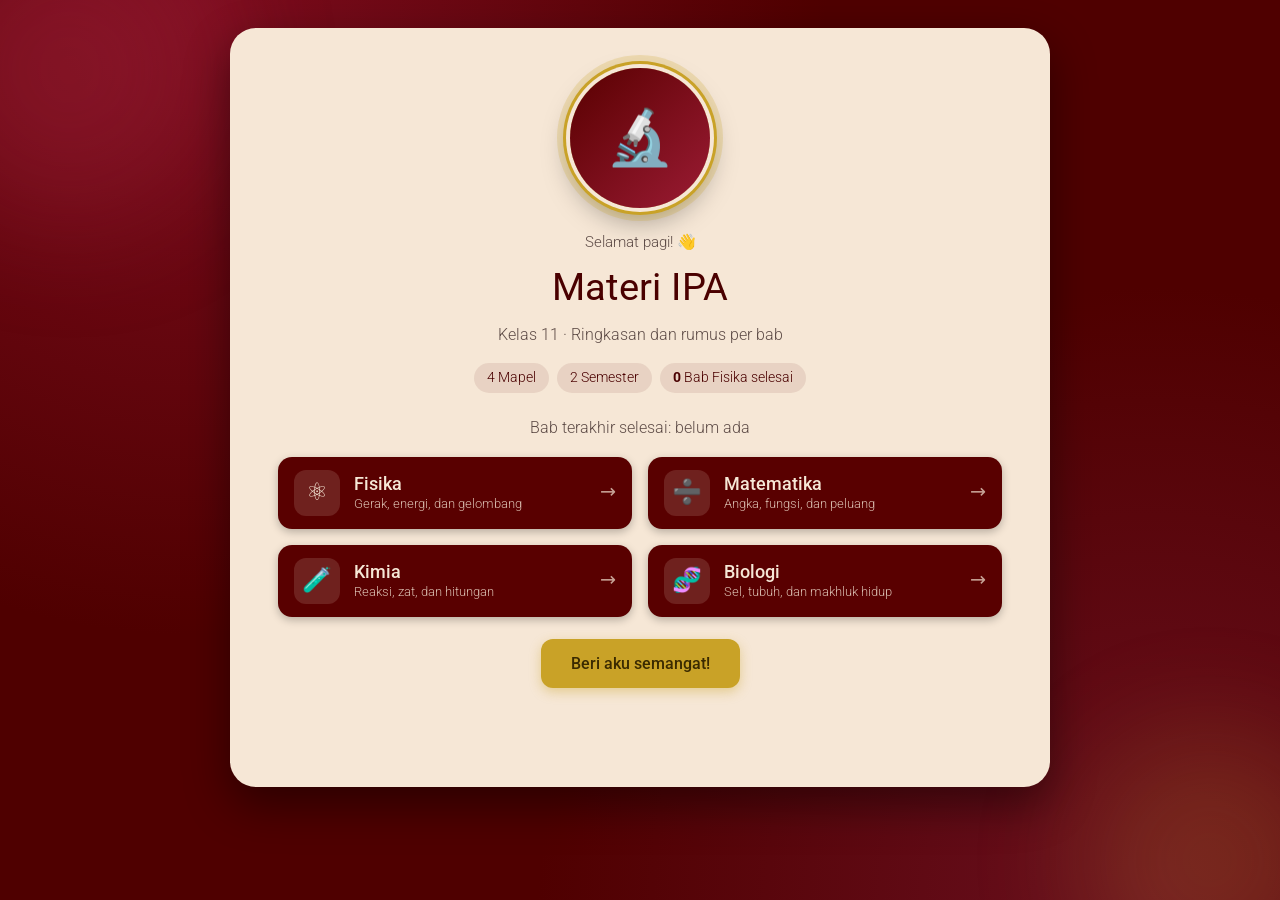
==== index.html @ 76ff7bac "Add files via upload" ====
<!DOCTYPE html>
<html lang="id">
<head>
<meta charset="utf-8">
<meta name="viewport" content="width=device-width, initial-scale=1">
<title>Materi IPA Kelas 11</title>
<link href="https://fonts.googleapis.com/css2?family=Roboto:wght@300;400;500;700&display=swap" rel="stylesheet">
<link rel="stylesheet" href="home.css">
</head>
<body>
<main class="home">
  <section class="kartu">
    <div class="avatar">
      <span>🔬</span>
      <!-- Taruh fotomu sebagai foto.jpg di folder yang sama dengan file ini -->
      <img src="foto.jpg" alt="" onerror="this.remove()">
    </div>

    <p class="salam" id="salam">Halo!</p>
    <h1>Materi IPA</h1>
    <p class="sub">Kelas 11 · Ringkasan dan rumus per bab</p>

    <div class="statistik">
      <span>4 Mapel</span>
      <span>2 Semester</span>
      <span><b id="jumlah">0</b> Bab Fisika selesai</span>
    </div>
    <p id="babTerakhir" class="sub" aria-live="polite">Bab terakhir selesai: belum ada</p>

    <nav class="mapel-container">
      <a class="btn" href="materi/fisika.html">
        <span class="ikon">⚛️</span>
        <span class="teks"><b>Fisika</b><small>Gerak, energi, dan gelombang</small></span>
        <span class="panah">→</span>
      </a>
      <a class="btn" href="materi/matematika.html">
        <span class="ikon">➗</span>
        <span class="teks"><b>Matematika</b><small>Angka, fungsi, dan peluang</small></span>
        <span class="panah">→</span>
      </a>
      <a class="btn" href="materi/kimia.html">
        <span class="ikon">🧪</span>
        <span class="teks"><b>Kimia</b><small>Reaksi, zat, dan hitungan</small></span>
        <span class="panah">→</span>
      </a>
      <a class="btn" href="materi/biologi.html">
        <span class="ikon">🧬</span>
        <span class="teks"><b>Biologi</b><small>Sel, tubuh, dan makhluk hidup</small></span>
        <span class="panah">→</span>
      </a>
    </nav>

    <button class="gold" id="semangat">Beri aku semangat!</button>
    <p class="pesan" id="pesan" aria-live="polite"></p>
  </section>
</main>
<script src="home.js"></script>
</body>
</html>
---- home.css ----
:root{--bg:#4f0000;--card:#f6e7d6;--btn:#590000;--btn2:#7a0a0a;--gold:#c9a227;--tx:#4a0000;--mu:#5f4d48}
*{box-sizing:border-box}
body{margin:0;min-height:100vh;color:var(--tx);font:300 16px/1.6 Roboto,system-ui,-apple-system,"Segoe UI",sans-serif;
  background:radial-gradient(circle at 15% 0%,#7d0d1f 0,transparent 45%),radial-gradient(circle at 90% 100%,#6a1020 0,transparent 42%),var(--bg);
  background-attachment:fixed}
body::before,body::after{content:"";position:fixed;border-radius:50%;filter:blur(60px);opacity:.35;z-index:-1;animation:melayang 14s ease-in-out infinite alternate}
body::before{width:300px;height:300px;background:#a3263f;top:-80px;left:-80px}
body::after{width:260px;height:260px;background:#c9a227;bottom:-90px;right:-60px;opacity:.18;animation-delay:-6s}
@keyframes melayang{to{transform:translate(40px,30px) scale(1.15)}}

.home{display:flex;justify-content:center;padding:28px 16px 48px}
.kartu{width:min(440px,100%);background:var(--card);border-radius:26px;padding:34px 22px 26px;text-align:center;
  box-shadow:0 18px 45px rgba(0,0,0,.45);animation:naik .7s ease both}
@keyframes naik{from{opacity:0;transform:translateY(26px)}to{opacity:1;transform:none}}

.avatar{position:relative;width:140px;height:140px;border-radius:50%;margin:0 auto 18px;overflow:hidden;display:grid;place-items:center;font-size:3.4rem;
  background:linear-gradient(135deg,#590000,#9b1b34);
  box-shadow:0 0 0 4px var(--card),0 0 0 7px var(--gold),0 0 0 13px rgba(201,162,39,.22),0 12px 28px rgba(0,0,0,.35);
  animation:apung 4s ease-in-out infinite alternate}
.avatar img{position:absolute;inset:0;width:100%;height:100%;object-fit:cover}
@keyframes apung{to{transform:translateY(-6px)}}

.salam{margin:22px 0 0;color:var(--mu);font-size:.95rem}
h1{margin:2px 0 4px;font-size:clamp(1.9rem,7vw,2.4rem);font-weight:400;letter-spacing:.01em}
.sub{margin:0 0 16px;color:var(--mu)}

.statistik{display:flex;justify-content:center;flex-wrap:wrap;gap:8px;margin-bottom:22px}
.statistik span{background:rgba(89,0,0,.09);border-radius:999px;padding:4px 13px;font-size:.85rem;color:var(--tx)}
.statistik b{font-weight:700}

.mapel-container{display:flex;flex-direction:column;gap:12px}
.btn{display:flex;align-items:center;gap:14px;text-align:left;background:var(--btn);color:var(--card);text-decoration:none;
  padding:13px 16px;border-radius:14px;box-shadow:0 3px 8px rgba(0,0,0,.25);
  transition:transform .2s,background .2s,box-shadow .2s;animation:naik .6s ease both}
.btn:nth-child(1){animation-delay:.15s}.btn:nth-child(2){animation-delay:.25s}
.btn:nth-child(3){animation-delay:.35s}.btn:nth-child(4){animation-delay:.45s}
.btn .ikon{flex:none;display:grid;place-items:center;width:46px;height:46px;border-radius:12px;background:rgba(246,231,214,.14);font-size:1.5rem}
.btn .teks{flex:1;display:flex;flex-direction:column;line-height:1.3}
.btn b{font-weight:500;font-size:1.1rem}
.btn small{font-weight:300;font-size:.8rem;opacity:.8}
.btn .panah{font-size:1.2rem;opacity:.7;transition:transform .2s,opacity .2s}
.btn:hover,.btn:focus-visible{background:var(--btn2);transform:translateY(-3px);box-shadow:0 10px 20px rgba(0,0,0,.35)}
.btn:hover .panah,.btn:focus-visible .panah{transform:translateX(5px);opacity:1}

.gold{font:inherit;font-weight:500;margin-top:22px;background:var(--gold);color:#3a2a00;border:0;padding:12px 30px;border-radius:12px;cursor:pointer;
  box-shadow:0 4px 12px rgba(201,162,39,.4);transition:transform .2s,filter .2s}
.gold:hover,.gold:focus-visible{transform:translateY(-2px) scale(1.03);filter:brightness(1.08)}
.gold:active{transform:scale(.97)}
.pesan{margin:14px 6px 0;min-height:3.2em;color:var(--mu);font-style:italic}
.pesan.muncul{animation:masuk .5s ease}
@keyframes masuk{from{opacity:0;transform:translateY(8px)}to{opacity:1;transform:none}}

@media (prefers-reduced-motion:reduce){*,*::before,*::after{animation:none!important;transition:none!important}}

/* Tablet */
@media (min-width:600px){
  .kartu{width:min(600px,100%)}
}

/* Laptop / layar lebar: kartu lebih lebar, tombol mapel jadi 2 kolom */
@media (min-width:900px){
  .home{align-items:center}
  .kartu{width:min(820px,100%);padding:40px 48px 34px}
  .mapel-container{display:grid;grid-template-columns:1fr 1fr;gap:16px}
}
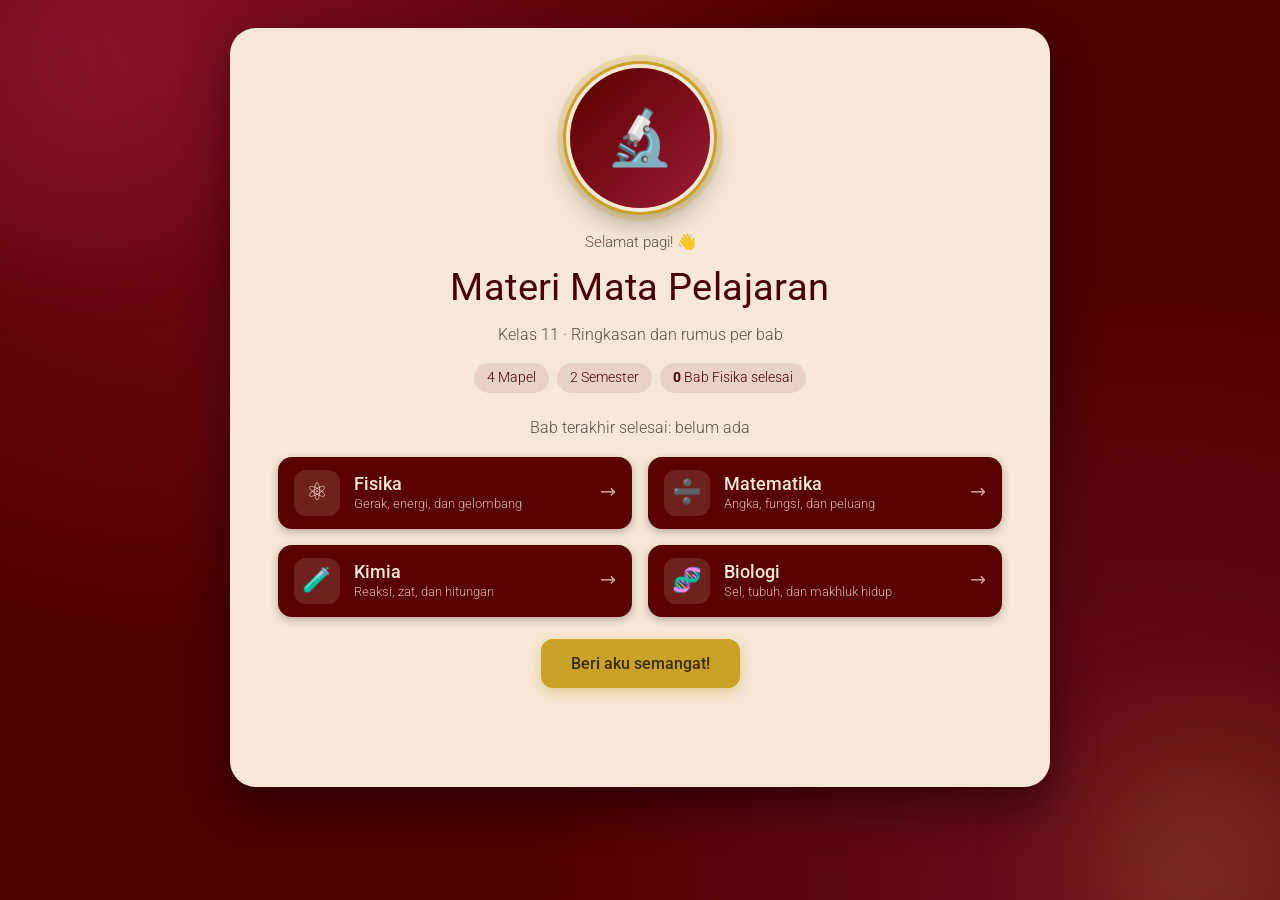
==== commit 2ed3addb: "Update index.html" ====
--- a/index.html
+++ b/index.html
@@ -17,7 +17,7 @@
     </div>
 
     <p class="salam" id="salam">Halo!</p>
-    <h1>Materi IPA</h1>
+    <h1>Materi Mata Pelajaran</h1>
     <p class="sub">Kelas 11 · Ringkasan dan rumus per bab</p>
 
     <div class="statistik">
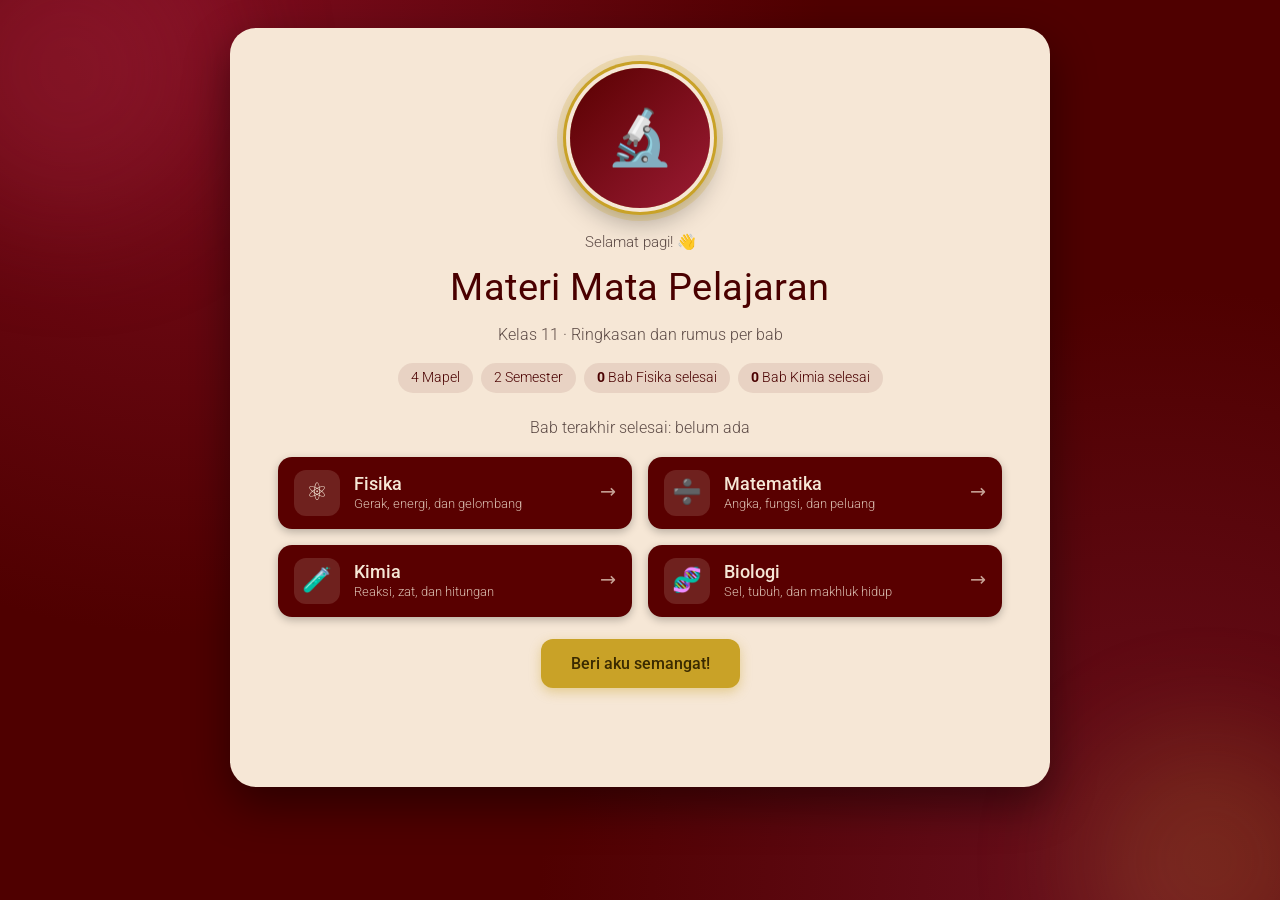
==== commit daa4129a: "Update index.html" ====
--- a/index.html
+++ b/index.html
@@ -24,6 +24,7 @@
       <span>4 Mapel</span>
       <span>2 Semester</span>
       <span><b id="jumlah">0</b> Bab Fisika selesai</span>
+      <span><b id="jumlahKimia">0</b> Bab Kimia selesai</span>
     </div>
     <p id="babTerakhir" class="sub" aria-live="polite">Bab terakhir selesai: belum ada</p>
 
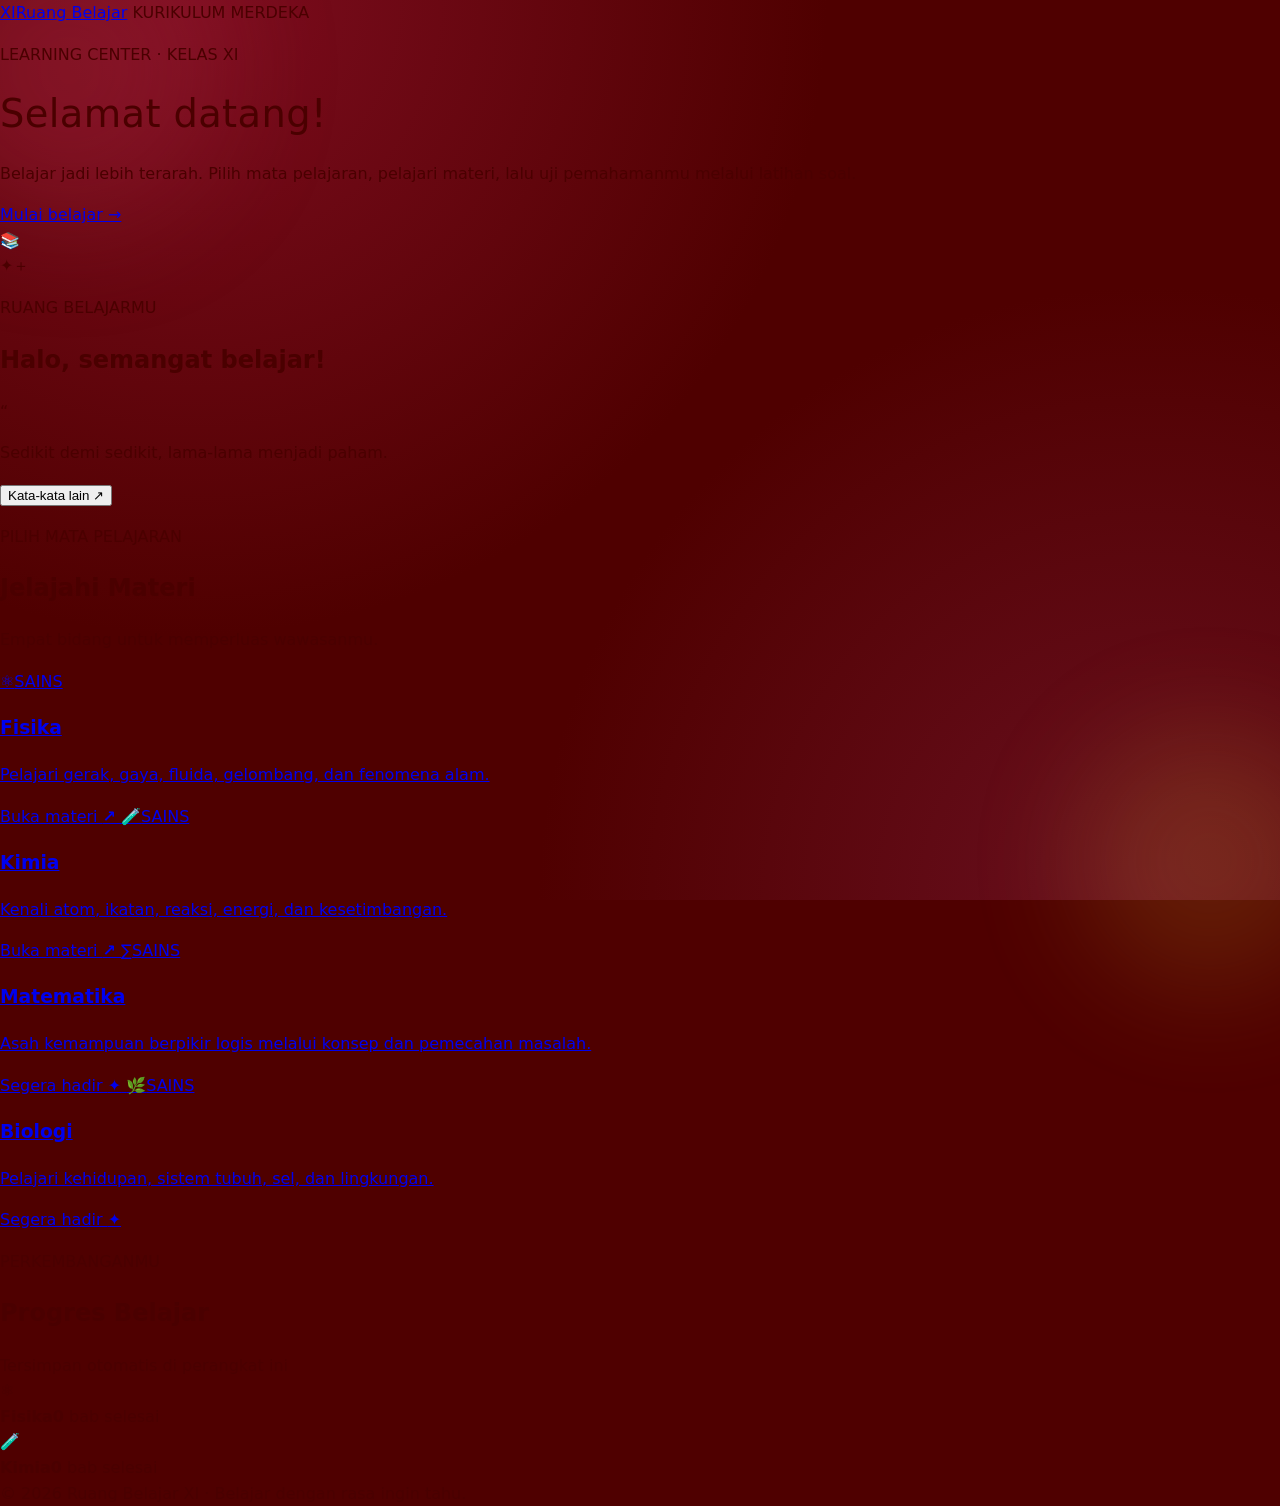
==== commit b06cc147: "Update index.html" ====
--- a/index.html
+++ b/index.html
@@ -1,60 +1,68 @@
 <!DOCTYPE html>
 <html lang="id">
 <head>
-<meta charset="utf-8">
-<meta name="viewport" content="width=device-width, initial-scale=1">
-<title>Materi IPA Kelas 11</title>
-<link href="https://fonts.googleapis.com/css2?family=Roboto:wght@300;400;500;700&display=swap" rel="stylesheet">
-<link rel="stylesheet" href="home.css">
+  <meta charset="UTF-8">
+  <meta name="viewport" content="width=device-width, initial-scale=1">
+  <meta name="theme-color" content="#4f0000">
+  <meta name="description" content="Pusat belajar materi IPA kelas XI: Fisika, Kimia, Matematika, dan Biologi.">
+  <title>Ruang Belajar XI | Materi IPA</title>
+  <link rel="preconnect" href="https://fonts.googleapis.com">
+  <link rel="preconnect" href="https://fonts.gstatic.com" crossorigin>
+  <link href="https://fonts.googleapis.com/css2?family=Poppins:wght@400;500;600;700;800&display=swap" rel="stylesheet">
+  <link rel="stylesheet" href="home.css">
+  <script src="home.js" defer></script>
 </head>
 <body>
-<main class="home">
-  <section class="kartu">
-    <div class="avatar">
-      <span>🔬</span>
-      <!-- Taruh fotomu sebagai foto.jpg di folder yang sama dengan file ini -->
-      <img src="foto.jpg" alt="" onerror="this.remove()">
-    </div>
+  <header class="topbar">
+    <a class="brand" href="index.html"><span class="brand-mark">XI</span><span>Ruang Belajar</span></a>
+    <span class="topbar-label">KURIKULUM MERDEKA</span>
+  </header>
 
-    <p class="salam" id="salam">Halo!</p>
-    <h1>Materi Mata Pelajaran</h1>
-    <p class="sub">Kelas 11 · Ringkasan dan rumus per bab</p>
+  <main class="container">
+    <section class="hero">
+      <div class="hero-copy">
+        <p class="eyebrow">LEARNING CENTER · KELAS XI</p>
+        <h1 id="sapaan">Selamat datang!</h1>
+        <p class="hero-description">Belajar jadi lebih terarah. Pilih mata pelajaran, pelajari materi, lalu uji pemahamanmu melalui latihan soal.</p>
+        <a class="primary-link" href="#mata-pelajaran">Mulai belajar <span aria-hidden="true">→</span></a>
+      </div>
+      <div class="hero-art" aria-hidden="true">
+        <div class="orbit orbit-one"></div><div class="orbit orbit-two"></div>
+        <div class="book-emoji">📚</div><span class="spark spark-one">✦</span><span class="spark spark-two">＋</span>
+      </div>
+    </section>
 
-    <div class="statistik">
-      <span>4 Mapel</span>
-      <span>2 Semester</span>
-      <span><b id="jumlah">0</b> Bab Fisika selesai</span>
-      <span><b id="jumlahKimia">0</b> Bab Kimia selesai</span>
-    </div>
-    <p id="babTerakhir" class="sub" aria-live="polite">Bab terakhir selesai: belum ada</p>
+    <section class="welcome-row">
+      <div><p class="section-kicker">RUANG BELAJARMU</p><h2>Halo, semangat belajar!</h2><p id="tanggalHariIni" class="muted"></p></div>
+      <div class="quote-card"><span>“</span><p id="kalimatMotivasi">Sedikit demi sedikit, lama-lama menjadi paham.</p><button id="gantiMotivasi" class="text-button" type="button">Kata-kata lain ↗</button></div>
+    </section>
 
-    <nav class="mapel-container">
-      <a class="btn" href="materi/fisika.html">
-        <span class="ikon">⚛️</span>
-        <span class="teks"><b>Fisika</b><small>Gerak, energi, dan gelombang</small></span>
-        <span class="panah">→</span>
-      </a>
-      <a class="btn" href="materi/matematika.html">
-        <span class="ikon">➗</span>
-        <span class="teks"><b>Matematika</b><small>Angka, fungsi, dan peluang</small></span>
-        <span class="panah">→</span>
-      </a>
-      <a class="btn" href="materi/kimia.html">
-        <span class="ikon">🧪</span>
-        <span class="teks"><b>Kimia</b><small>Reaksi, zat, dan hitungan</small></span>
-        <span class="panah">→</span>
-      </a>
-      <a class="btn" href="materi/biologi.html">
-        <span class="ikon">🧬</span>
-        <span class="teks"><b>Biologi</b><small>Sel, tubuh, dan makhluk hidup</small></span>
-        <span class="panah">→</span>
-      </a>
-    </nav>
+    <section id="mata-pelajaran" class="subjects-section">
+      <div class="section-heading"><div><p class="section-kicker">PILIH MATA PELAJARAN</p><h2>Jelajahi Materi</h2></div><p class="muted">Empat bidang untuk memperluas wawasanmu.</p></div>
+      <div class="subject-grid">
+        <a class="subject-card physics" href="materi/fisika.html">
+          <span class="subject-icon">⚛️</span><span class="subject-tag">SAINS</span><h3>Fisika</h3><p>Pelajari gerak, gaya, fluida, gelombang, dan fenomena alam.</p><span class="card-bottom">Buka materi <b>↗</b></span>
+        </a>
+        <a class="subject-card chemistry" href="materi/kimia.html">
+          <span class="subject-icon">🧪</span><span class="subject-tag">SAINS</span><h3>Kimia</h3><p>Kenali atom, ikatan, reaksi, energi, dan kesetimbangan.</p><span class="card-bottom">Buka materi <b>↗</b></span>
+        </a>
+        <a class="subject-card math" href="#mata-pelajaran" onclick="return false" aria-label="Matematika, materi sedang disiapkan">
+          <span class="subject-icon">∑</span><span class="subject-tag">SAINS</span><h3>Matematika</h3><p>Asah kemampuan berpikir logis melalui konsep dan pemecahan masalah.</p><span class="card-bottom">Segera hadir <b>✦</b></span>
+        </a>
+        <a class="subject-card biology" href="#mata-pelajaran" onclick="return false" aria-label="Biologi, materi sedang disiapkan">
+          <span class="subject-icon">🌿</span><span class="subject-tag">SAINS</span><h3>Biologi</h3><p>Pelajari kehidupan, sistem tubuh, sel, dan lingkungan.</p><span class="card-bottom">Segera hadir <b>✦</b></span>
+        </a>
+      </div>
+    </section>
 
-    <button class="gold" id="semangat">Beri aku semangat!</button>
-    <p class="pesan" id="pesan" aria-live="polite"></p>
-  </section>
-</main>
-<script src="home.js"></script>
+    <section class="progress-section">
+      <div class="section-heading"><div><p class="section-kicker">PERKEMBANGANMU</p><h2>Progres Belajar</h2></div><span class="progress-note">Tersimpan otomatis di perangkat ini</span></div>
+      <div class="progress-card">
+        <div class="progress-item"><div class="progress-icon">⚛️</div><div class="progress-info"><div class="progress-label"><strong>Fisika</strong><span><b id="jumlahFisika">0</b> bab selesai</span></div><div class="progress-track"><span id="barFisika"></span></div></div></div>
+        <div class="progress-item"><div class="progress-icon">🧪</div><div class="progress-info"><div class="progress-label"><strong>Kimia</strong><span><b id="jumlahKimia">0</b> bab selesai</span></div><div class="progress-track"><span id="barKimia"></span></div></div></div>
+      </div>
+    </section>
+  </main>
+  <footer class="footer">© 2026 Ruang Belajar XI · Belajar dengan rasa ingin tahu.</footer>
 </body>
 </html>
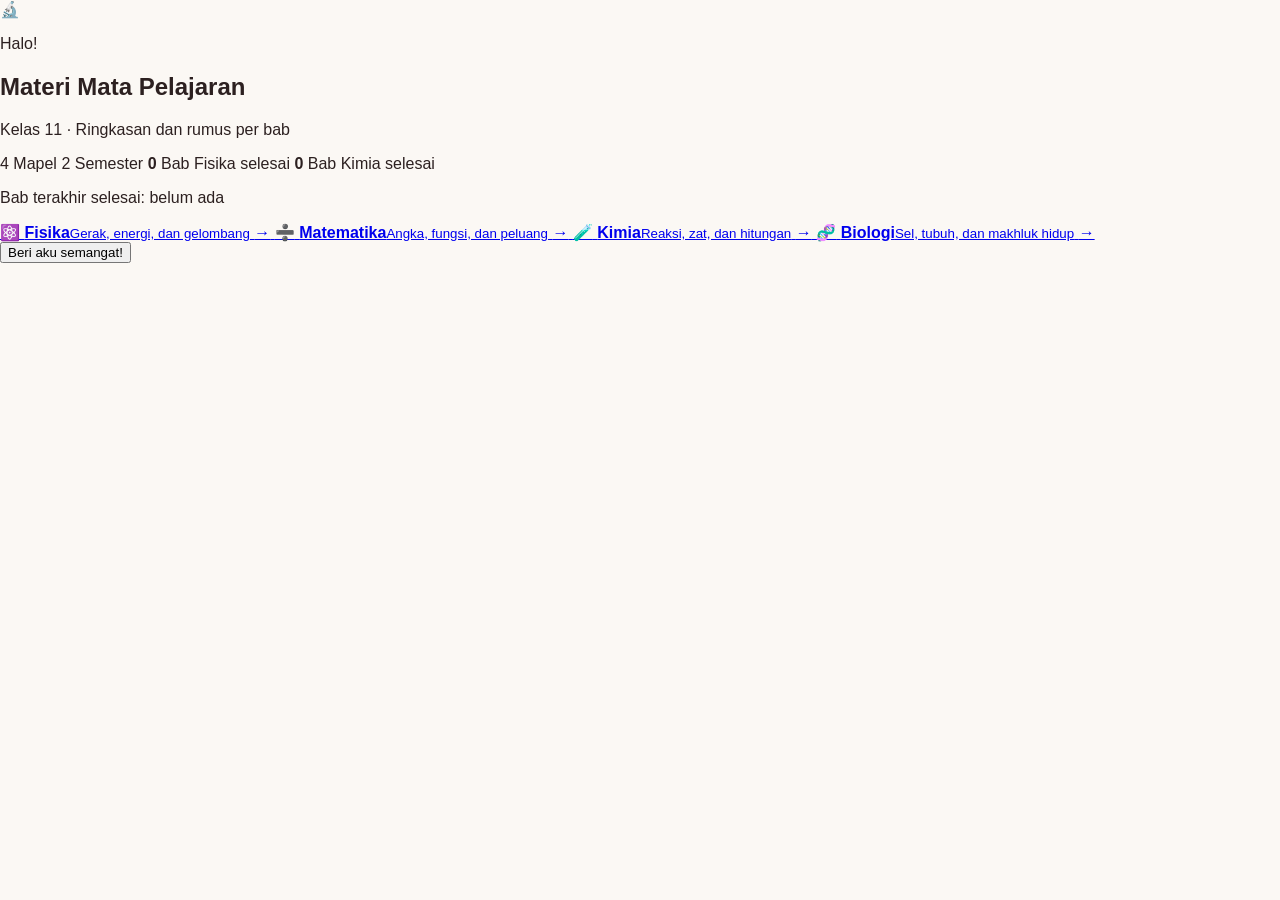
==== commit 95a725e7: "Update index.html" ====
--- a/index.html
+++ b/index.html
@@ -1,68 +1,60 @@
 <!DOCTYPE html>
 <html lang="id">
 <head>
-  <meta charset="UTF-8">
-  <meta name="viewport" content="width=device-width, initial-scale=1">
-  <meta name="theme-color" content="#4f0000">
-  <meta name="description" content="Pusat belajar materi IPA kelas XI: Fisika, Kimia, Matematika, dan Biologi.">
-  <title>Ruang Belajar XI | Materi IPA</title>
-  <link rel="preconnect" href="https://fonts.googleapis.com">
-  <link rel="preconnect" href="https://fonts.gstatic.com" crossorigin>
-  <link href="https://fonts.googleapis.com/css2?family=Poppins:wght@400;500;600;700;800&display=swap" rel="stylesheet">
-  <link rel="stylesheet" href="home.css">
-  <script src="home.js" defer></script>
+<meta charset="utf-8">
+<meta name="viewport" content="width=device-width, initial-scale=1">
+<title>Materi IPA Kelas 11</title>
+<link href="https://fonts.googleapis.com/css2?family=Roboto:wght@300;400;500;700&display=swap" rel="stylesheet">
+<link rel="stylesheet" href="home.css">
 </head>
 <body>
-  <header class="topbar">
-    <a class="brand" href="index.html"><span class="brand-mark">XI</span><span>Ruang Belajar</span></a>
-    <span class="topbar-label">KURIKULUM MERDEKA</span>
-  </header>
+<main class="home">
+  <section class="kartu">
+    <div class="avatar">
+      <span>🔬</span>
+      <!-- Taruh fotomu sebagai foto.jpg di folder yang sama dengan file ini -->
+      <img src="foto.jpg" alt="" onerror="this.remove()">
+    </div>
 
-  <main class="container">
-    <section class="hero">
-      <div class="hero-copy">
-        <p class="eyebrow">LEARNING CENTER · KELAS XI</p>
-        <h1 id="sapaan">Selamat datang!</h1>
-        <p class="hero-description">Belajar jadi lebih terarah. Pilih mata pelajaran, pelajari materi, lalu uji pemahamanmu melalui latihan soal.</p>
-        <a class="primary-link" href="#mata-pelajaran">Mulai belajar <span aria-hidden="true">→</span></a>
-      </div>
-      <div class="hero-art" aria-hidden="true">
-        <div class="orbit orbit-one"></div><div class="orbit orbit-two"></div>
-        <div class="book-emoji">📚</div><span class="spark spark-one">✦</span><span class="spark spark-two">＋</span>
-      </div>
-    </section>
+    <p class="salam" id="salam">Halo!</p>
+    <h1>Materi Mata Pelajaran</h1>
+    <p class="sub">Kelas 11 · Ringkasan dan rumus per bab</p>
 
-    <section class="welcome-row">
-      <div><p class="section-kicker">RUANG BELAJARMU</p><h2>Halo, semangat belajar!</h2><p id="tanggalHariIni" class="muted"></p></div>
-      <div class="quote-card"><span>“</span><p id="kalimatMotivasi">Sedikit demi sedikit, lama-lama menjadi paham.</p><button id="gantiMotivasi" class="text-button" type="button">Kata-kata lain ↗</button></div>
-    </section>
+    <div class="statistik">
+      <span>4 Mapel</span>
+      <span>2 Semester</span>
+      <span><b id="jumlah">0</b> Bab Fisika selesai</span>
+      <span><b id="jumlahKimia">0</b> Bab Kimia selesai</span>
+    </div>
+    <p id="babTerakhir" class="sub" aria-live="polite">Bab terakhir selesai: belum ada</p>
 
-    <section id="mata-pelajaran" class="subjects-section">
-      <div class="section-heading"><div><p class="section-kicker">PILIH MATA PELAJARAN</p><h2>Jelajahi Materi</h2></div><p class="muted">Empat bidang untuk memperluas wawasanmu.</p></div>
-      <div class="subject-grid">
-        <a class="subject-card physics" href="materi/fisika.html">
-          <span class="subject-icon">⚛️</span><span class="subject-tag">SAINS</span><h3>Fisika</h3><p>Pelajari gerak, gaya, fluida, gelombang, dan fenomena alam.</p><span class="card-bottom">Buka materi <b>↗</b></span>
-        </a>
-        <a class="subject-card chemistry" href="materi/kimia.html">
-          <span class="subject-icon">🧪</span><span class="subject-tag">SAINS</span><h3>Kimia</h3><p>Kenali atom, ikatan, reaksi, energi, dan kesetimbangan.</p><span class="card-bottom">Buka materi <b>↗</b></span>
-        </a>
-        <a class="subject-card math" href="#mata-pelajaran" onclick="return false" aria-label="Matematika, materi sedang disiapkan">
-          <span class="subject-icon">∑</span><span class="subject-tag">SAINS</span><h3>Matematika</h3><p>Asah kemampuan berpikir logis melalui konsep dan pemecahan masalah.</p><span class="card-bottom">Segera hadir <b>✦</b></span>
-        </a>
-        <a class="subject-card biology" href="#mata-pelajaran" onclick="return false" aria-label="Biologi, materi sedang disiapkan">
-          <span class="subject-icon">🌿</span><span class="subject-tag">SAINS</span><h3>Biologi</h3><p>Pelajari kehidupan, sistem tubuh, sel, dan lingkungan.</p><span class="card-bottom">Segera hadir <b>✦</b></span>
-        </a>
-      </div>
-    </section>
+    <nav class="mapel-container">
+      <a class="btn" href="materi/fisika.html">
+        <span class="ikon">⚛️</span>
+        <span class="teks"><b>Fisika</b><small>Gerak, energi, dan gelombang</small></span>
+        <span class="panah">→</span>
+      </a>
+      <a class="btn" href="materi/matematika.html">
+        <span class="ikon">➗</span>
+        <span class="teks"><b>Matematika</b><small>Angka, fungsi, dan peluang</small></span>
+        <span class="panah">→</span>
+      </a>
+      <a class="btn" href="materi/kimia.html">
+        <span class="ikon">🧪</span>
+        <span class="teks"><b>Kimia</b><small>Reaksi, zat, dan hitungan</small></span>
+        <span class="panah">→</span>
+      </a>
+      <a class="btn" href="materi/biologi.html">
+        <span class="ikon">🧬</span>
+        <span class="teks"><b>Biologi</b><small>Sel, tubuh, dan makhluk hidup</small></span>
+        <span class="panah">→</span>
+      </a>
+    </nav>
 
-    <section class="progress-section">
-      <div class="section-heading"><div><p class="section-kicker">PERKEMBANGANMU</p><h2>Progres Belajar</h2></div><span class="progress-note">Tersimpan otomatis di perangkat ini</span></div>
-      <div class="progress-card">
-        <div class="progress-item"><div class="progress-icon">⚛️</div><div class="progress-info"><div class="progress-label"><strong>Fisika</strong><span><b id="jumlahFisika">0</b> bab selesai</span></div><div class="progress-track"><span id="barFisika"></span></div></div></div>
-        <div class="progress-item"><div class="progress-icon">🧪</div><div class="progress-info"><div class="progress-label"><strong>Kimia</strong><span><b id="jumlahKimia">0</b> bab selesai</span></div><div class="progress-track"><span id="barKimia"></span></div></div></div>
-      </div>
-    </section>
-  </main>
-  <footer class="footer">© 2026 Ruang Belajar XI · Belajar dengan rasa ingin tahu.</footer>
+    <button class="gold" id="semangat">Beri aku semangat!</button>
+    <p class="pesan" id="pesan" aria-live="polite"></p>
+  </section>
+</main>
+<script src="home.js"></script>
 </body>
 </html>
--- a/home.css
+++ b/home.css
@@ -1,65 +1,387 @@
-:root{--bg:#4f0000;--card:#f6e7d6;--btn:#590000;--btn2:#7a0a0a;--gold:#c9a227;--tx:#4a0000;--mu:#5f4d48}
-*{box-sizing:border-box}
-body{margin:0;min-height:100vh;color:var(--tx);font:300 16px/1.6 Roboto,system-ui,-apple-system,"Segoe UI",sans-serif;
-  background:radial-gradient(circle at 15% 0%,#7d0d1f 0,transparent 45%),radial-gradient(circle at 90% 100%,#6a1020 0,transparent 42%),var(--bg);
-  background-attachment:fixed}
-body::before,body::after{content:"";position:fixed;border-radius:50%;filter:blur(60px);opacity:.35;z-index:-1;animation:melayang 14s ease-in-out infinite alternate}
-body::before{width:300px;height:300px;background:#a3263f;top:-80px;left:-80px}
-body::after{width:260px;height:260px;background:#c9a227;bottom:-90px;right:-60px;opacity:.18;animation-delay:-6s}
-@keyframes melayang{to{transform:translate(40px,30px) scale(1.15)}}
-
-.home{display:flex;justify-content:center;padding:28px 16px 48px}
-.kartu{width:min(440px,100%);background:var(--card);border-radius:26px;padding:34px 22px 26px;text-align:center;
-  box-shadow:0 18px 45px rgba(0,0,0,.45);animation:naik .7s ease both}
-@keyframes naik{from{opacity:0;transform:translateY(26px)}to{opacity:1;transform:none}}
-
-.avatar{position:relative;width:140px;height:140px;border-radius:50%;margin:0 auto 18px;overflow:hidden;display:grid;place-items:center;font-size:3.4rem;
-  background:linear-gradient(135deg,#590000,#9b1b34);
-  box-shadow:0 0 0 4px var(--card),0 0 0 7px var(--gold),0 0 0 13px rgba(201,162,39,.22),0 12px 28px rgba(0,0,0,.35);
-  animation:apung 4s ease-in-out infinite alternate}
-.avatar img{position:absolute;inset:0;width:100%;height:100%;object-fit:cover}
-@keyframes apung{to{transform:translateY(-6px)}}
-
-.salam{margin:22px 0 0;color:var(--mu);font-size:.95rem}
-h1{margin:2px 0 4px;font-size:clamp(1.9rem,7vw,2.4rem);font-weight:400;letter-spacing:.01em}
-.sub{margin:0 0 16px;color:var(--mu)}
-
-.statistik{display:flex;justify-content:center;flex-wrap:wrap;gap:8px;margin-bottom:22px}
-.statistik span{background:rgba(89,0,0,.09);border-radius:999px;padding:4px 13px;font-size:.85rem;color:var(--tx)}
-.statistik b{font-weight:700}
-
-.mapel-container{display:flex;flex-direction:column;gap:12px}
-.btn{display:flex;align-items:center;gap:14px;text-align:left;background:var(--btn);color:var(--card);text-decoration:none;
-  padding:13px 16px;border-radius:14px;box-shadow:0 3px 8px rgba(0,0,0,.25);
-  transition:transform .2s,background .2s,box-shadow .2s;animation:naik .6s ease both}
-.btn:nth-child(1){animation-delay:.15s}.btn:nth-child(2){animation-delay:.25s}
-.btn:nth-child(3){animation-delay:.35s}.btn:nth-child(4){animation-delay:.45s}
-.btn .ikon{flex:none;display:grid;place-items:center;width:46px;height:46px;border-radius:12px;background:rgba(246,231,214,.14);font-size:1.5rem}
-.btn .teks{flex:1;display:flex;flex-direction:column;line-height:1.3}
-.btn b{font-weight:500;font-size:1.1rem}
-.btn small{font-weight:300;font-size:.8rem;opacity:.8}
-.btn .panah{font-size:1.2rem;opacity:.7;transition:transform .2s,opacity .2s}
-.btn:hover,.btn:focus-visible{background:var(--btn2);transform:translateY(-3px);box-shadow:0 10px 20px rgba(0,0,0,.35)}
-.btn:hover .panah,.btn:focus-visible .panah{transform:translateX(5px);opacity:1}
-
-.gold{font:inherit;font-weight:500;margin-top:22px;background:var(--gold);color:#3a2a00;border:0;padding:12px 30px;border-radius:12px;cursor:pointer;
-  box-shadow:0 4px 12px rgba(201,162,39,.4);transition:transform .2s,filter .2s}
-.gold:hover,.gold:focus-visible{transform:translateY(-2px) scale(1.03);filter:brightness(1.08)}
-.gold:active{transform:scale(.97)}
-.pesan{margin:14px 6px 0;min-height:3.2em;color:var(--mu);font-style:italic}
-.pesan.muncul{animation:masuk .5s ease}
-@keyframes masuk{from{opacity:0;transform:translateY(8px)}to{opacity:1;transform:none}}
-
-@media (prefers-reduced-motion:reduce){*,*::before,*::after{animation:none!important;transition:none!important}}
-
-/* Tablet */
-@media (min-width:600px){
-  .kartu{width:min(600px,100%)}
-}
-
-/* Laptop / layar lebar: kartu lebih lebar, tombol mapel jadi 2 kolom */
-@media (min-width:900px){
-  .home{align-items:center}
-  .kartu{width:min(820px,100%);padding:40px 48px 34px}
-  .mapel-container{display:grid;grid-template-columns:1fr 1fr;gap:16px}
-}
+* {
+    box-sizing:border-box;
+}
+:root {
+    --maroon:#4f0000;
+    --maroon2:#6d1111;
+    --gold:#c9a227;
+    --cream:#f6e7d6;
+    --ink:#2c2020;
+    --muted:#887b73;
+}
+html {
+    scroll-behavior:smooth;
+}
+body {
+    margin:0;
+    background:#fbf8f4;
+    color:var(--ink);
+    font-family:'Poppins',sans-serif;
+}
+.topbar {
+    height:72px;
+    padding:0 max(6vw,24px);
+    display:flex;
+    align-items:center;
+    justify-content:space-between;
+    background:#fff;
+    border-bottom:1px solid #eee5dc;
+}
+.brand {
+    display:flex;
+    align-items:center;
+    gap:11px;
+    color:var(--maroon);
+    font-weight:800;
+    text-decoration:none;
+}
+.brand-mark {
+    display:grid;
+    place-items:center;
+    width:38px;
+    height:38px;
+    border-radius:12px;
+    background:var(--maroon);
+    color:#fff;
+}
+.topbar-label,.eyebrow,.section-kicker,.subject-tag {
+    font-size:.68rem;
+    letter-spacing:1.5px;
+    font-weight:700;
+    color:var(--gold);
+}
+.topbar-label {
+    color:#998b7d;
+}
+.container {
+    width:min(1120px,88%);
+    margin:auto;
+}
+.hero {
+    margin:42px 0 34px;
+    padding:48px 6%;
+    min-height:310px;
+    border-radius:25px;
+    background:linear-gradient(115deg,#4f0000,#741919);
+    color:white;
+    display:flex;
+    align-items:center;
+    justify-content:space-between;
+    overflow:hidden;
+}
+.hero-copy {
+    max-width:570px;
+    position:relative;
+    z-index:1;
+}
+.hero .eyebrow {
+    color:#e8c86b;
+}
+.hero h1 {
+    font-size:clamp(2rem,5vw,3.3rem);
+    line-height:1.15;
+    margin:12px 0;
+}
+.hero-description {
+    max-width:530px;
+    color:#f2dede;
+    line-height:1.8;
+    font-size:.92rem;
+}
+.primary-link {
+    display:inline-flex;
+    gap:20px;
+    align-items:center;
+    margin-top:16px;
+    padding:12px 18px;
+    border-radius:10px;
+    background:#f6e7d6;
+    color:var(--maroon);
+    font-weight:700;
+    text-decoration:none;
+    font-size:.85rem;
+}
+.hero-art {
+    width:250px;
+    height:220px;
+    position:relative;
+    display:grid;
+    place-items:center;
+    flex-shrink:0;
+}
+.book-emoji {
+    font-size:6rem;
+    filter:drop-shadow(0 15px 12px #26000066);
+    z-index:1;
+}
+.orbit {
+    position:absolute;
+    border:1px solid #ffffff55;
+    border-radius:50%;
+    width:210px;
+    height:100px;
+    transform:rotate(-25deg);
+}
+.orbit-two {
+    transform:rotate(45deg);
+    width:180px;
+    height:150px;
+}
+.spark {
+    position:absolute;
+    color:#f4d36f;
+    font-size:2rem;
+}
+.spark-one {
+    top:5px;
+    right:25px;
+}
+.spark-two {
+    bottom:18px;
+    left:18px;
+}
+.welcome-row,.section-heading {
+    display:flex;
+    justify-content:space-between;
+    align-items:end;
+    gap:25px;
+}
+.welcome-row {
+    margin:45px 0;
+}
+.section-kicker {
+    margin:0 0 7px;
+    color:#ad8120;
+}
+.welcome-row h2,.section-heading h2 {
+    margin:0;
+    font-size:1.55rem;
+}
+.muted {
+    color:var(--muted);
+    font-size:.8rem;
+}
+.quote-card {
+    max-width:340px;
+    padding:14px 18px;
+    background:#fff;
+    border:1px solid #eee4d8;
+    border-radius:14px;
+    position:relative;
+}
+.quote-card>span {
+    font-size:2rem;
+    color:var(--gold);
+    line-height:1;
+}
+.quote-card p {
+    margin:0 0 8px;
+    font-size:.82rem;
+}
+.text-button {
+    padding:0;
+    border:0;
+    background:none;
+    color:var(--maroon2);
+    font:600 .75rem 'Poppins';
+    cursor:pointer;
+}
+.subjects-section {
+    margin:55px 0;
+}
+.section-heading {
+    margin-bottom:20px;
+}
+.subject-grid {
+    display:grid;
+    grid-template-columns:repeat(4,1fr);
+    gap:16px;
+}
+.subject-card {
+    min-height:260px;
+    padding:22px 20px 18px;
+    background:#fff;
+    border:1px solid #eee5dc;
+    border-radius:18px;
+    text-decoration:none;
+    color:var(--ink);
+    display:flex;
+    flex-direction:column;
+    transition:.2s;
+}
+.subject-card:hover {
+    transform:translateY(-5px);
+    box-shadow:0 14px 30px #4f000012;
+}
+.subject-icon {
+    font-size:2.2rem;
+    margin-bottom:13px;
+}
+.subject-tag {
+    font-size:.58rem;
+    color:#ad8120;
+}
+.subject-card h3 {
+    font-size:1.25rem;
+    margin:5px 0;
+}
+.subject-card p {
+    font-size:.76rem;
+    line-height:1.7;
+    color:var(--muted);
+    margin:0 0 18px;
+}
+.card-bottom {
+    margin-top:auto;
+    padding-top:12px;
+    border-top:1px solid #f0e9e1;
+    color:var(--maroon);
+    font-size:.75rem;
+    font-weight:700;
+    display:flex;
+    justify-content:space-between;
+}
+.chemistry {
+    border-top:4px solid #3d947b;
+}
+.physics {
+    border-top:4px solid #315b8a;
+}
+.math {
+    border-top:4px solid #c99b38;
+}
+.biology {
+    border-top:4px solid #65965e;
+}
+.progress-section {
+    margin:55px 0 70px;
+}
+.progress-note {
+    font-size:.72rem;
+    color:var(--muted);
+}
+.progress-card {
+    padding:22px 25px;
+    background:#fff;
+    border:1px solid #eee5dc;
+    border-radius:18px;
+    display:grid;
+    grid-template-columns:1fr 1fr;
+    gap:30px;
+}
+.progress-item {
+    display:flex;
+    align-items:center;
+    gap:14px;
+}
+.progress-icon {
+    width:42px;
+    height:42px;
+    display:grid;
+    place-items:center;
+    border-radius:12px;
+    background:var(--cream);
+    font-size:1.2rem;
+}
+.progress-info {
+    flex:1;
+}
+.progress-label {
+    display:flex;
+    justify-content:space-between;
+    font-size:.77rem;
+    margin-bottom:9px;
+}
+.progress-label span {
+    color:var(--muted);
+}
+.progress-track {
+    height:7px;
+    border-radius:9px;
+    background:#eee9e4;
+    overflow:hidden;
+}
+.progress-track span {
+    display:block;
+    height:100%;
+    width:0;
+    background:var(--gold);
+    border-radius:9px;
+    transition:width .4s;
+}
+.footer {
+    text-align:center;
+    padding:22px;
+    color:#9a8d82;
+    font-size:.72rem;
+    border-top:1px solid #eee5dc;
+}
+@media(max-width:850px) {
+    .subject-grid {
+        grid-template-columns:repeat(2,1fr);
+    }
+    .hero-art {
+        width:180px;
+    }
+    .progress-card {
+        grid-template-columns:1fr;
+    }
+}
+@media(max-width:580px) {
+    .topbar {
+        height:62px;
+    }
+    .topbar-label {
+        font-size:.55rem;
+    }
+    .container {
+        width:90%;
+    }
+    .hero {
+        margin-top:22px;
+        padding:32px 25px;
+        min-height:0;
+    }
+    .hero-art {
+        width:90px;
+        height:120px;
+    }
+    .book-emoji {
+        font-size:3.5rem;
+    }
+    .orbit {
+        width:95px;
+        height:55px;
+    }
+    .orbit-two {
+        width:85px;
+        height:70px;
+    }
+    .hero-description {
+        font-size:.8rem;
+    }
+    .welcome-row,.section-heading {
+        align-items:flex-start;
+        flex-direction:column;
+    }
+    .quote-card {
+        max-width:none;
+        width:100%;
+    }
+    .subject-grid {
+        gap:11px;
+    }
+    .subject-card {
+        padding:17px 14px;
+        min-height:245px;
+    }
+    .subject-card p {
+        font-size:.7rem;
+    }
+    .progress-card {
+        padding:18px 15px;
+    }
+    .progress-label {
+        font-size:.7rem;
+    }
+}
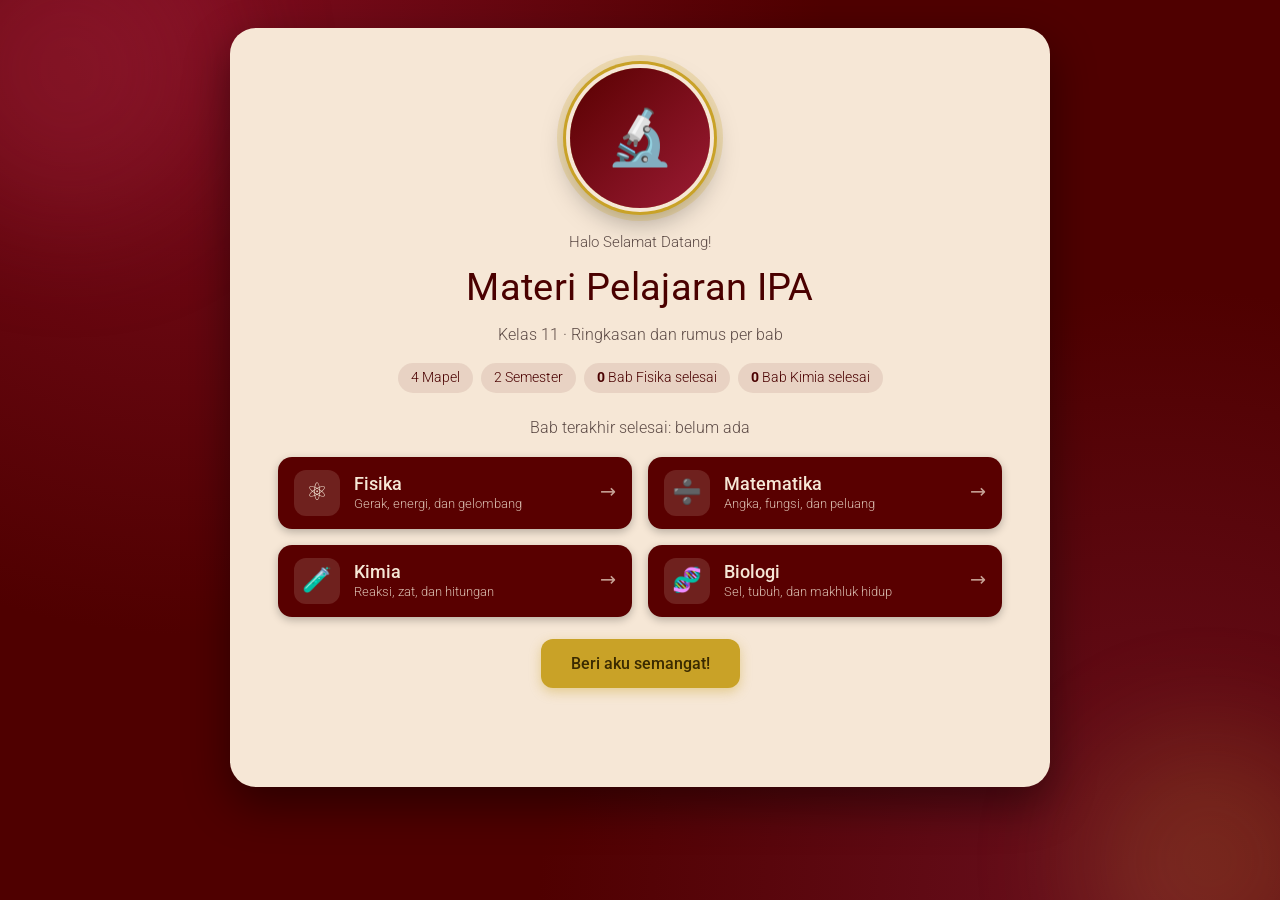
==== commit e5662320: "Update index.html" ====
--- a/index.html
+++ b/index.html
@@ -16,8 +16,8 @@
       <img src="foto.jpg" alt="" onerror="this.remove()">
     </div>
 
-    <p class="salam" id="salam">Halo!</p>
-    <h1>Materi Mata Pelajaran</h1>
+    <p class="salam" id="salam">Halo Selamat Datang!</p>
+    <h1>Materi Pelajaran IPA</h1>
     <p class="sub">Kelas 11 · Ringkasan dan rumus per bab</p>
 
     <div class="statistik">
--- a/home.css
+++ b/home.css
@@ -1,387 +1,314 @@
+
+
+:root {
+  --bg: #4f0000;
+  --card: #f6e7d6;
+  --btn: #590000;
+  --btn2: #7a0a0a;
+  --gold: #c9a227;
+  --tx: #4a0000;
+  --mu: #5f4d48;
+}
+
 * {
-    box-sizing:border-box;
-}
-:root {
-    --maroon:#4f0000;
-    --maroon2:#6d1111;
-    --gold:#c9a227;
-    --cream:#f6e7d6;
-    --ink:#2c2020;
-    --muted:#887b73;
-}
-html {
-    scroll-behavior:smooth;
-}
+  box-sizing: border-box;
+}
+
 body {
-    margin:0;
-    background:#fbf8f4;
-    color:var(--ink);
-    font-family:'Poppins',sans-serif;
-}
-.topbar {
-    height:72px;
-    padding:0 max(6vw,24px);
-    display:flex;
-    align-items:center;
-    justify-content:space-between;
-    background:#fff;
-    border-bottom:1px solid #eee5dc;
-}
-.brand {
-    display:flex;
-    align-items:center;
-    gap:11px;
-    color:var(--maroon);
-    font-weight:800;
-    text-decoration:none;
-}
-.brand-mark {
-    display:grid;
-    place-items:center;
-    width:38px;
-    height:38px;
-    border-radius:12px;
-    background:var(--maroon);
-    color:#fff;
-}
-.topbar-label,.eyebrow,.section-kicker,.subject-tag {
-    font-size:.68rem;
-    letter-spacing:1.5px;
-    font-weight:700;
-    color:var(--gold);
-}
-.topbar-label {
-    color:#998b7d;
-}
-.container {
-    width:min(1120px,88%);
-    margin:auto;
-}
-.hero {
-    margin:42px 0 34px;
-    padding:48px 6%;
-    min-height:310px;
-    border-radius:25px;
-    background:linear-gradient(115deg,#4f0000,#741919);
-    color:white;
-    display:flex;
-    align-items:center;
-    justify-content:space-between;
-    overflow:hidden;
-}
-.hero-copy {
-    max-width:570px;
-    position:relative;
-    z-index:1;
-}
-.hero .eyebrow {
-    color:#e8c86b;
-}
-.hero h1 {
-    font-size:clamp(2rem,5vw,3.3rem);
-    line-height:1.15;
-    margin:12px 0;
-}
-.hero-description {
-    max-width:530px;
-    color:#f2dede;
-    line-height:1.8;
-    font-size:.92rem;
-}
-.primary-link {
-    display:inline-flex;
-    gap:20px;
-    align-items:center;
-    margin-top:16px;
-    padding:12px 18px;
-    border-radius:10px;
-    background:#f6e7d6;
-    color:var(--maroon);
-    font-weight:700;
-    text-decoration:none;
-    font-size:.85rem;
-}
-.hero-art {
-    width:250px;
-    height:220px;
-    position:relative;
-    display:grid;
-    place-items:center;
-    flex-shrink:0;
-}
-.book-emoji {
-    font-size:6rem;
-    filter:drop-shadow(0 15px 12px #26000066);
-    z-index:1;
-}
-.orbit {
-    position:absolute;
-    border:1px solid #ffffff55;
-    border-radius:50%;
-    width:210px;
-    height:100px;
-    transform:rotate(-25deg);
-}
-.orbit-two {
-    transform:rotate(45deg);
-    width:180px;
-    height:150px;
-}
-.spark {
-    position:absolute;
-    color:#f4d36f;
-    font-size:2rem;
-}
-.spark-one {
-    top:5px;
-    right:25px;
-}
-.spark-two {
-    bottom:18px;
-    left:18px;
-}
-.welcome-row,.section-heading {
-    display:flex;
-    justify-content:space-between;
-    align-items:end;
-    gap:25px;
-}
-.welcome-row {
-    margin:45px 0;
-}
-.section-kicker {
-    margin:0 0 7px;
-    color:#ad8120;
-}
-.welcome-row h2,.section-heading h2 {
-    margin:0;
-    font-size:1.55rem;
-}
-.muted {
-    color:var(--muted);
-    font-size:.8rem;
-}
-.quote-card {
-    max-width:340px;
-    padding:14px 18px;
-    background:#fff;
-    border:1px solid #eee4d8;
-    border-radius:14px;
-    position:relative;
-}
-.quote-card>span {
-    font-size:2rem;
-    color:var(--gold);
-    line-height:1;
-}
-.quote-card p {
-    margin:0 0 8px;
-    font-size:.82rem;
-}
-.text-button {
-    padding:0;
-    border:0;
-    background:none;
-    color:var(--maroon2);
-    font:600 .75rem 'Poppins';
-    cursor:pointer;
-}
-.subjects-section {
-    margin:55px 0;
-}
-.section-heading {
-    margin-bottom:20px;
-}
-.subject-grid {
-    display:grid;
-    grid-template-columns:repeat(4,1fr);
-    gap:16px;
-}
-.subject-card {
-    min-height:260px;
-    padding:22px 20px 18px;
-    background:#fff;
-    border:1px solid #eee5dc;
-    border-radius:18px;
-    text-decoration:none;
-    color:var(--ink);
-    display:flex;
-    flex-direction:column;
-    transition:.2s;
-}
-.subject-card:hover {
-    transform:translateY(-5px);
-    box-shadow:0 14px 30px #4f000012;
-}
-.subject-icon {
-    font-size:2.2rem;
-    margin-bottom:13px;
-}
-.subject-tag {
-    font-size:.58rem;
-    color:#ad8120;
-}
-.subject-card h3 {
-    font-size:1.25rem;
-    margin:5px 0;
-}
-.subject-card p {
-    font-size:.76rem;
-    line-height:1.7;
-    color:var(--muted);
-    margin:0 0 18px;
-}
-.card-bottom {
-    margin-top:auto;
-    padding-top:12px;
-    border-top:1px solid #f0e9e1;
-    color:var(--maroon);
-    font-size:.75rem;
-    font-weight:700;
-    display:flex;
-    justify-content:space-between;
-}
-.chemistry {
-    border-top:4px solid #3d947b;
-}
-.physics {
-    border-top:4px solid #315b8a;
-}
-.math {
-    border-top:4px solid #c99b38;
-}
-.biology {
-    border-top:4px solid #65965e;
-}
-.progress-section {
-    margin:55px 0 70px;
-}
-.progress-note {
-    font-size:.72rem;
-    color:var(--muted);
-}
-.progress-card {
-    padding:22px 25px;
-    background:#fff;
-    border:1px solid #eee5dc;
-    border-radius:18px;
-    display:grid;
-    grid-template-columns:1fr 1fr;
-    gap:30px;
-}
-.progress-item {
-    display:flex;
-    align-items:center;
-    gap:14px;
-}
-.progress-icon {
-    width:42px;
-    height:42px;
-    display:grid;
-    place-items:center;
-    border-radius:12px;
-    background:var(--cream);
-    font-size:1.2rem;
-}
-.progress-info {
-    flex:1;
-}
-.progress-label {
-    display:flex;
-    justify-content:space-between;
-    font-size:.77rem;
-    margin-bottom:9px;
-}
-.progress-label span {
-    color:var(--muted);
-}
-.progress-track {
-    height:7px;
-    border-radius:9px;
-    background:#eee9e4;
-    overflow:hidden;
-}
-.progress-track span {
-    display:block;
-    height:100%;
-    width:0;
-    background:var(--gold);
-    border-radius:9px;
-    transition:width .4s;
-}
-.footer {
-    text-align:center;
-    padding:22px;
-    color:#9a8d82;
-    font-size:.72rem;
-    border-top:1px solid #eee5dc;
-}
-@media(max-width:850px) {
-    .subject-grid {
-        grid-template-columns:repeat(2,1fr);
-    }
-    .hero-art {
-        width:180px;
-    }
-    .progress-card {
-        grid-template-columns:1fr;
-    }
-}
-@media(max-width:580px) {
-    .topbar {
-        height:62px;
-    }
-    .topbar-label {
-        font-size:.55rem;
-    }
-    .container {
-        width:90%;
-    }
-    .hero {
-        margin-top:22px;
-        padding:32px 25px;
-        min-height:0;
-    }
-    .hero-art {
-        width:90px;
-        height:120px;
-    }
-    .book-emoji {
-        font-size:3.5rem;
-    }
-    .orbit {
-        width:95px;
-        height:55px;
-    }
-    .orbit-two {
-        width:85px;
-        height:70px;
-    }
-    .hero-description {
-        font-size:.8rem;
-    }
-    .welcome-row,.section-heading {
-        align-items:flex-start;
-        flex-direction:column;
-    }
-    .quote-card {
-        max-width:none;
-        width:100%;
-    }
-    .subject-grid {
-        gap:11px;
-    }
-    .subject-card {
-        padding:17px 14px;
-        min-height:245px;
-    }
-    .subject-card p {
-        font-size:.7rem;
-    }
-    .progress-card {
-        padding:18px 15px;
-    }
-    .progress-label {
-        font-size:.7rem;
-    }
-}
+  margin: 0;
+  min-height: 100vh;
+  color: var(--tx);
+  font: 300 16px/1.6 Roboto, system-ui, -apple-system, "Segoe UI", sans-serif;
+  background:
+    radial-gradient(circle at 15% 0%, #7d0d1f 0, transparent 45%),
+    radial-gradient(circle at 90% 100%, #6a1020 0, transparent 42%),
+    var(--bg);
+  background-attachment: fixed;
+}
+
+body::before,
+body::after {
+  content: "";
+  position: fixed;
+  border-radius: 50%;
+  filter: blur(60px);
+  opacity: .35;
+  z-index: -1;
+  animation: melayang 14s ease-in-out infinite alternate;
+}
+
+body::before {
+  width: 300px;
+  height: 300px;
+  background: #a3263f;
+  top: -80px;
+  left: -80px;
+}
+
+body::after {
+  width: 260px;
+  height: 260px;
+  background: #c9a227;
+  bottom: -90px;
+  right: -60px;
+  opacity: .18;
+  animation-delay: -6s;
+}
+
+@keyframes melayang {
+  to {
+    transform: translate(40px, 30px) scale(1.15);
+  }
+}
+
+.home {
+  display: flex;
+  justify-content: center;
+  padding: 28px 16px 48px;
+}
+
+.kartu {
+  width: min(440px, 100%);
+  background: var(--card);
+  border-radius: 26px;
+  padding: 34px 22px 26px;
+  text-align: center;
+  box-shadow: 0 18px 45px rgba(0,0,0,.45);
+  animation: naik .7s ease both;
+}
+
+@keyframes naik {
+  from {
+    opacity: 0;
+    transform: translateY(26px);
+  }
+  to {
+    opacity: 1;
+    transform: none;
+  }
+}
+
+.avatar {
+  position: relative;
+  width: 140px;
+  height: 140px;
+  border-radius: 50%;
+  margin: 0 auto 18px;
+  overflow: hidden;
+  display: grid;
+  place-items: center;
+  font-size: 3.4rem;
+  background: linear-gradient(135deg, #590000, #9b1b34);
+  box-shadow:
+    0 0 0 4px var(--card),
+    0 0 0 7px var(--gold),
+    0 0 0 13px rgba(201,162,39,.22),
+    0 12px 28px rgba(0,0,0,.35);
+  animation: apung 4s ease-in-out infinite alternate;
+}
+
+.avatar img {
+  position: absolute;
+  inset: 0;
+  width: 100%;
+  height: 100%;
+  object-fit: cover;
+}
+
+@keyframes apung {
+  to {
+    transform: translateY(-6px);
+  }
+}
+
+.salam {
+  margin: 22px 0 0;
+  color: var(--mu);
+  font-size: .95rem;
+}
+
+h1 {
+  margin: 2px 0 4px;
+  font-size: clamp(1.9rem, 7vw, 2.4rem);
+  font-weight: 400;
+  letter-spacing: .01em;
+}
+
+.sub {
+  margin: 0 0 16px;
+  color: var(--mu);
+}
+
+.statistik {
+  display: flex;
+  justify-content: center;
+  flex-wrap: wrap;
+  gap: 8px;
+  margin-bottom: 22px;
+}
+
+.statistik span {
+  background: rgba(89,0,0,.09);
+  border-radius: 999px;
+  padding: 4px 13px;
+  font-size: .85rem;
+  color: var(--tx);
+}
+
+.statistik b {
+  font-weight: 700;
+}
+
+.mapel-container {
+  display: flex;
+  flex-direction: column;
+  gap: 12px;
+}
+
+.btn {
+  display: flex;
+  align-items: center;
+  gap: 14px;
+  text-align: left;
+  background: var(--btn);
+  color: var(--card);
+  text-decoration: none;
+  padding: 13px 16px;
+  border-radius: 14px;
+  box-shadow: 0 3px 8px rgba(0,0,0,.25);
+  transition: transform .2s, background .2s, box-shadow .2s;
+  animation: naik .6s ease both;
+}
+
+.btn:nth-child(1) { animation-delay: .15s; }
+.btn:nth-child(2) { animation-delay: .25s; }
+.btn:nth-child(3) { animation-delay: .35s; }
+.btn:nth-child(4) { animation-delay: .45s; }
+
+.btn .ikon {
+  flex: none;
+  display: grid;
+  place-items: center;
+  width: 46px;
+  height: 46px;
+  border-radius: 12px;
+  background: rgba(246,231,214,.14);
+  font-size: 1.5rem;
+}
+
+.btn .teks {
+  flex: 1;
+  display: flex;
+  flex-direction: column;
+  line-height: 1.3;
+}
+
+.btn b {
+  font-weight: 500;
+  font-size: 1.1rem;
+}
+
+.btn small {
+  font-weight: 300;
+  font-size: .8rem;
+  opacity: .8;
+}
+
+.btn .panah {
+  font-size: 1.2rem;
+  opacity: .7;
+  transition: transform .2s, opacity .2s;
+}
+
+.btn:hover,
+.btn:focus-visible {
+  background: var(--btn2);
+  transform: translateY(-3px);
+  box-shadow: 0 10px 20px rgba(0,0,0,.35);
+}
+
+.btn:hover .panah,
+.btn:focus-visible .panah {
+  transform: translateX(5px);
+  opacity: 1;
+}
+
+.gold {
+  font: inherit;
+  font-weight: 500;
+  margin-top: 22px;
+  background: var(--gold);
+  color: #3a2a00;
+  border: 0;
+  padding: 12px 30px;
+  border-radius: 12px;
+  cursor: pointer;
+  box-shadow: 0 4px 12px rgba(201,162,39,.4);
+  transition: transform .2s, filter .2s;
+}
+
+.gold:hover,
+.gold:focus-visible {
+  transform: translateY(-2px) scale(1.03);
+  filter: brightness(1.08);
+}
+
+.gold:active {
+  transform: scale(.97);
+}
+
+.pesan {
+  margin: 14px 6px 0;
+  min-height: 3.2em;
+  color: var(--mu);
+  font-style: italic;
+}
+
+.pesan.muncul {
+  animation: masuk .5s ease;
+}
+
+@keyframes masuk {
+  from {
+    opacity: 0;
+    transform: translateY(8px);
+  }
+  to {
+    opacity: 1;
+    transform: none;
+  }
+}
+
+@media (prefers-reduced-motion: reduce) {
+  *,
+  *::before,
+  *::after {
+    animation: none !important;
+    transition: none !important;
+  }
+}
+
+/* Tablet */
+@media (min-width: 600px) {
+  .kartu {
+    width: min(600px, 100%);
+  }
+}
+
+/* Laptop / layar lebar */
+@media (min-width: 900px) {
+  .home {
+    align-items: center;
+  }
+
+  .kartu {
+    width: min(820px, 100%);
+    padding: 40px 48px 34px;
+  }
+
+  .mapel-container {
+    display: grid;
+    grid-template-columns: 1fr 1fr;
+    gap: 16px;
+  }
+}
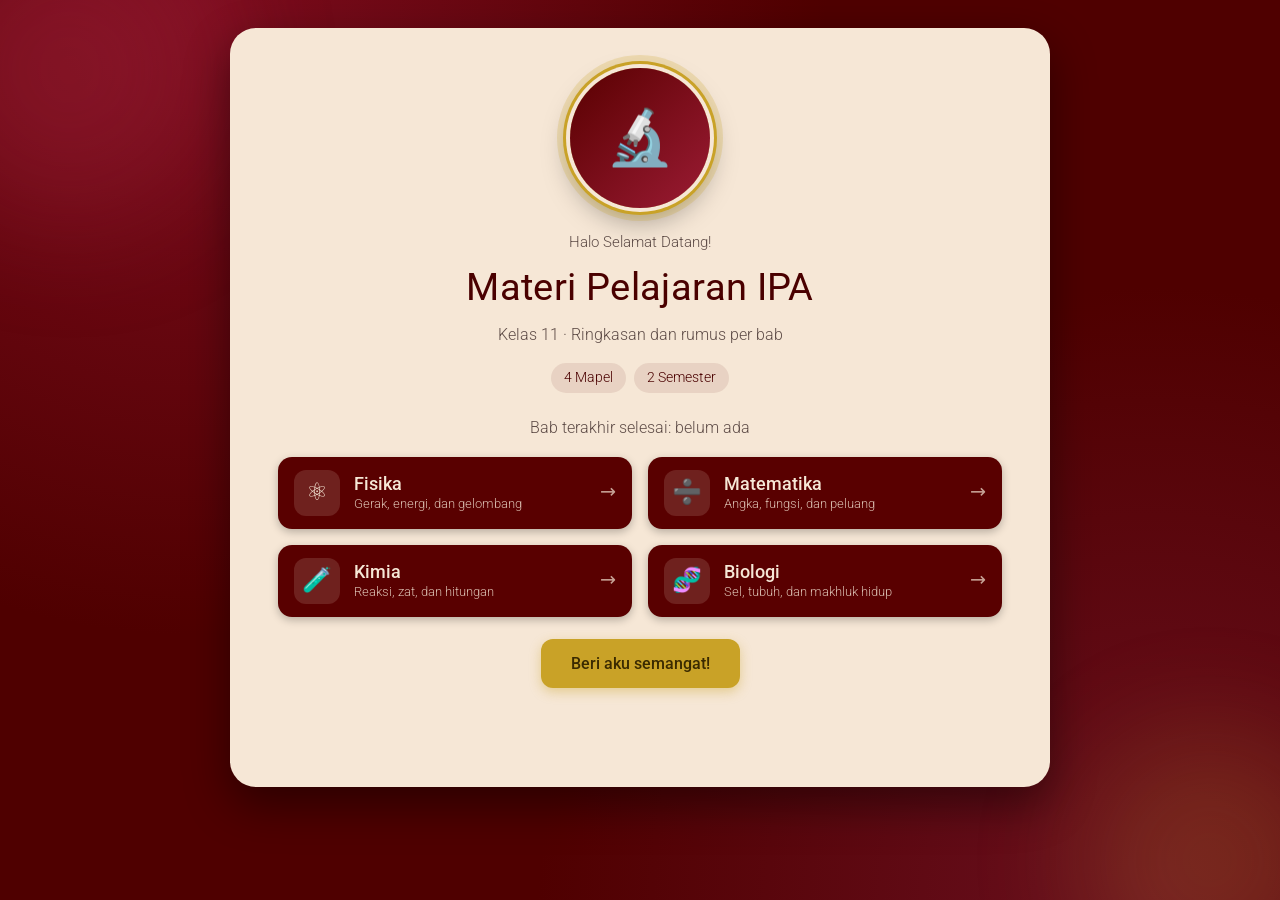
==== commit 70b93f24: "Update index.html" ====
--- a/index.html
+++ b/index.html
@@ -23,8 +23,6 @@
     <div class="statistik">
       <span>4 Mapel</span>
       <span>2 Semester</span>
-      <span><b id="jumlah">0</b> Bab Fisika selesai</span>
-      <span><b id="jumlahKimia">0</b> Bab Kimia selesai</span>
     </div>
     <p id="babTerakhir" class="sub" aria-live="polite">Bab terakhir selesai: belum ada</p>
 
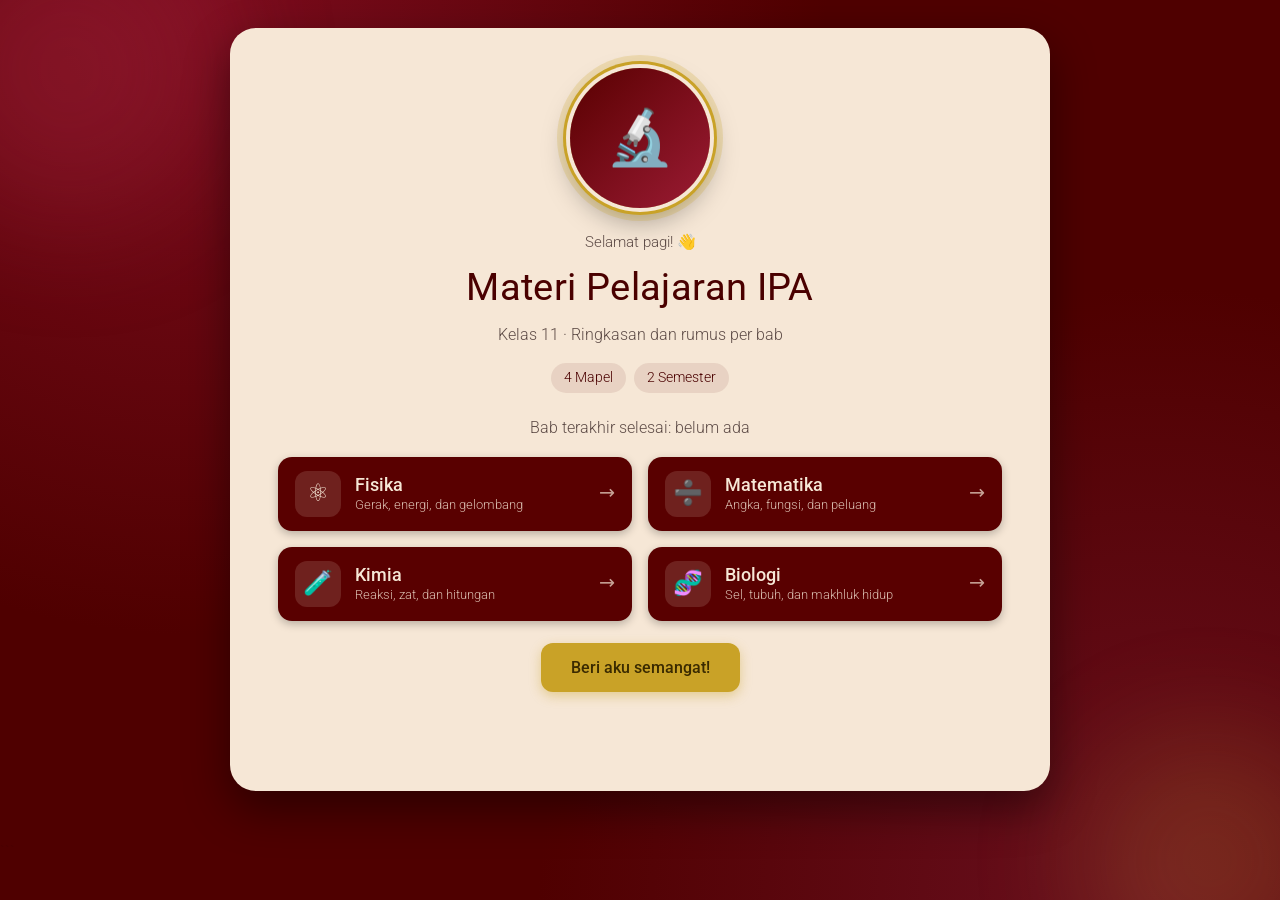
==== commit 5361ec86: "Update index.html" ====
--- a/index.html
+++ b/index.html
@@ -1,3 +1,4 @@
+
 <!DOCTYPE html>
 <html lang="id">
 <head>
@@ -12,7 +13,6 @@
   <section class="kartu">
     <div class="avatar">
       <span>🔬</span>
-      <!-- Taruh fotomu sebagai foto.jpg di folder yang sama dengan file ini -->
       <img src="foto.jpg" alt="" onerror="this.remove()">
     </div>
 
@@ -24,27 +24,45 @@
       <span>4 Mapel</span>
       <span>2 Semester</span>
     </div>
-    <p id="babTerakhir" class="sub" aria-live="polite">Bab terakhir selesai: belum ada</p>
+
+    <p id="babTerakhir" class="sub" aria-live="polite">
+      Bab terakhir selesai: belum ada
+    </p>
 
     <nav class="mapel-container">
       <a class="btn" href="materi/fisika.html">
         <span class="ikon">⚛️</span>
-        <span class="teks"><b>Fisika</b><small>Gerak, energi, dan gelombang</small></span>
-        <span class="panah">→</span>
-      </a>
+        <span class="teks">
+          <b>Fisika</b>
+          <small>Gerak, energi, dan gelombang</small>
+        </span>
+        <span class="panah">→</span>
+      </a>
+
       <a class="btn" href="materi/matematika.html">
         <span class="ikon">➗</span>
-        <span class="teks"><b>Matematika</b><small>Angka, fungsi, dan peluang</small></span>
-        <span class="panah">→</span>
-      </a>
+        <span class="teks">
+          <b>Matematika</b>
+          <small>Angka, fungsi, dan peluang</small>
+        </span>
+        <span class="panah">→</span>
+      </a>
+
       <a class="btn" href="materi/kimia.html">
         <span class="ikon">🧪</span>
-        <span class="teks"><b>Kimia</b><small>Reaksi, zat, dan hitungan</small></span>
-        <span class="panah">→</span>
-      </a>
+        <span class="teks">
+          <b>Kimia</b>
+          <small>Reaksi, zat, dan hitungan</small>
+        </span>
+        <span class="panah">→</span>
+      </a>
+
       <a class="btn" href="materi/biologi.html">
         <span class="ikon">🧬</span>
-        <span class="teks"><b>Biologi</b><small>Sel, tubuh, dan makhluk hidup</small></span>
+        <span class="teks">
+          <b>Biologi</b>
+          <small>Sel, tubuh, dan makhluk hidup</small>
+        </span>
         <span class="panah">→</span>
       </a>
     </nav>
@@ -53,6 +71,206 @@
     <p class="pesan" id="pesan" aria-live="polite"></p>
   </section>
 </main>
-<script src="home.js"></script>
+
+<script>
+// =====================================
+// FUNGSI PEMANGGIL ID
+// =====================================
+var $ = function (id) {
+  return document.getElementById(id);
+};
+
+// =====================================
+// SAPAAN SESUAI WAKTU
+// =====================================
+var jam = new Date().getHours();
+var waktu = "malam";
+
+if (jam >= 4 && jam < 11) waktu = "pagi";
+else if (jam >= 11 && jam < 15) waktu = "siang";
+else if (jam >= 15 && jam < 18) waktu = "sore";
+
+var elemenSalam = $("salam");
+
+if (elemenSalam) {
+  elemenSalam.textContent = "Selamat " + waktu + "! 👋";
+}
+
+// =====================================
+// NAMA BAB FISIKA KELAS XI
+// =====================================
+var namaBab = {
+  "xi-vektor": "Vektor",
+  "xi-kinematika": "Kinematika",
+  "xi-dinamika": "Dinamika Gerak Partikel",
+  "xi-fluida": "Fluida",
+  "xi-gelombang": "Gelombang, Bunyi, dan Cahaya"
+};
+
+// =====================================
+// NAMA BAB KIMIA KELAS XI
+// =====================================
+var namaBabKimia = {
+  "kimia-struktur-atom": "Struktur Atom dan Sistem Periodik",
+  "kimia-ikatan": "Ikatan Kimia",
+  "kimia-stoikiometri": "Stoikiometri",
+  "kimia-hidrokarbon": "Hidrokarbon",
+  "kimia-termokimia": "Termokimia",
+  "kimia-laju-reaksi": "Laju Reaksi",
+  "kimia-kesetimbangan": "Kesetimbangan Kimia"
+};
+
+// =====================================
+// PROGRES FISIKA
+// =====================================
+function tampilkanProgresFisika() {
+  var jumlah = 0;
+  var babTerakhir = null;
+
+  try {
+    var progres = JSON.parse(
+      localStorage.getItem("materi-fisika-xi-v2") || "{}"
+    );
+
+    var riwayat = JSON.parse(
+      localStorage.getItem("materi-fisika-xi-history-v1") || "{}"
+    );
+
+    Object.keys(namaBab).forEach(function (id) {
+      if (progres[id] === true) {
+        jumlah++;
+
+        var waktuSelesai = Number(riwayat[id]) || 0;
+
+        if (!babTerakhir || waktuSelesai > babTerakhir.waktu) {
+          babTerakhir = {
+            id: id,
+            nama: namaBab[id],
+            waktu: waktuSelesai
+          };
+        }
+      }
+    });
+
+  } catch (e) {
+    // Beranda tetap berjalan jika penyimpanan tidak tersedia.
+  }
+
+  var elemenJumlah = $("jumlah");
+
+  if (elemenJumlah) {
+    elemenJumlah.textContent = jumlah;
+  }
+
+  var infoTerakhir = $("babTerakhir");
+
+  if (infoTerakhir) {
+    if (!babTerakhir) {
+      infoTerakhir.textContent = "Bab terakhir selesai: belum ada";
+    } else {
+      var tanggal = babTerakhir.waktu
+        ? new Date(babTerakhir.waktu).toLocaleDateString("id-ID", {
+            day: "numeric",
+            month: "long",
+            year: "numeric"
+          })
+        : "tanggal belum tercatat";
+
+      infoTerakhir.textContent =
+        "Bab terakhir selesai: " +
+        babTerakhir.nama +
+        " · " +
+        tanggal;
+    }
+  }
+}
+
+// =====================================
+// PROGRES KIMIA
+// =====================================
+function tampilkanProgresKimia() {
+  var jumlah = 0;
+
+  try {
+    var progres = JSON.parse(
+      localStorage.getItem("materi-kimia-xi-v1") || "{}"
+    );
+
+    Object.keys(namaBabKimia).forEach(function (id) {
+      if (progres[id] === true) {
+        jumlah++;
+      }
+    });
+
+  } catch (e) {
+    // Progres tetap aman jika penyimpanan tidak tersedia.
+  }
+
+  var elemenKimia = $("jumlahKimia");
+
+  if (elemenKimia) {
+    elemenKimia.textContent = jumlah;
+  }
+}
+
+// =====================================
+// TAMPILKAN SEMUA PROGRES
+// =====================================
+function tampilkanSemuaProgres() {
+  tampilkanProgresFisika();
+  tampilkanProgresKimia();
+}
+
+tampilkanSemuaProgres();
+
+window.addEventListener("focus", tampilkanSemuaProgres);
+window.addEventListener("storage", tampilkanSemuaProgres);
+
+// =====================================
+// TOMBOL SEMANGAT
+// =====================================
+var kutipan = [
+  "✨ Sedikit demi sedikit, lama-lama menjadi bukit.",
+  "📚 Belajar hari ini, lega di hari ujian.",
+  "🌷 Kamu tidak harus sempurna, cukup mulai.",
+  "🧠 Rumus bisa dihafal, tapi paham itu lebih awet.",
+  "☀️ Istirahat sebentar boleh, menyerah jangan.",
+  "🌱 Proses kecil hari ini adalah kemajuan besar esok hari.",
+  "💡 Jangan takut salah, karena dari kesalahan kita belajar.",
+  "🎯 Fokus pada tujuanmu, bukan pada seberapa cepat orang lain.",
+  "🚀 Kamu lebih mampu daripada yang kamu kira.",
+  "🌟 Satu halaman yang kamu pelajari hari ini tetap sebuah kemajuan.",
+  "💪 Tidak perlu langsung bisa, yang penting jangan berhenti mencoba.",
+  "🍀 Setiap usaha kecilmu hari ini akan berarti di kemudian hari.",
+  "📖 Pelan-pelan saja, kamu sedang bertumbuh.",
+  "🔥 Kesulitan hari ini bisa menjadi kekuatanmu di masa depan.",
+  "🌻 Percayalah pada proses yang sedang kamu jalani."
+];
+
+var terakhir = -1;
+
+var tombolSemangat = $("semangat");
+var tempatPesan = $("pesan");
+
+if (tombolSemangat && tempatPesan) {
+  tombolSemangat.addEventListener("click", function () {
+    var i;
+
+    do {
+      i = Math.floor(Math.random() * kutipan.length);
+    } while (i === terakhir);
+
+    terakhir = i;
+
+    tempatPesan.textContent = kutipan[i];
+
+    tempatPesan.classList.remove("muncul");
+    void tempatPesan.offsetWidth;
+    tempatPesan.classList.add("muncul");
+  });
+}
+</script>
+
 </body>
 </html>
+```
--- a/home.css
+++ b/home.css
@@ -1,4 +1,3 @@
-
 
 :root {
   --bg: #4f0000;
@@ -165,6 +164,7 @@
   gap: 12px;
 }
 
+/* TOMBOL MAPEL */
 .btn {
   display: flex;
   align-items: center;
@@ -175,8 +175,15 @@
   text-decoration: none;
   padding: 13px 16px;
   border-radius: 14px;
+
+  /* Border transparan untuk menjaga ukuran tombol */
+  border: 1.5px solid transparent;
+
   box-shadow: 0 3px 8px rgba(0,0,0,.25);
-  transition: transform .2s, background .2s, box-shadow .2s;
+
+  /* Transisi hover */
+  transition: all .3s ease;
+
   animation: naik .6s ease both;
 }
 
@@ -217,22 +224,36 @@
 .btn .panah {
   font-size: 1.2rem;
   opacity: .7;
-  transition: transform .2s, opacity .2s;
-}
-
+  transition: transform .3s ease, opacity .3s ease;
+}
+
+/* GOLD METALLIC HOVER */
 .btn:hover,
+.btn:focus,
 .btn:focus-visible {
-  background: var(--btn2);
+  background: var(--btn2) !important;
+
+  border: 2px solid #d1c22a !important;
+
+  outline: 1px solid #d1c22a;
+
   transform: translateY(-3px);
-  box-shadow: 0 10px 20px rgba(0,0,0,.35);
-}
-
+
+  box-shadow:
+    0 0 6px rgba(201,162,39.65),
+    0 0 15px rgba(201,162,39,.45),
+    0 0 25px rgba(201,262,39,.25),
+    0 10px 20px rgba(0, 0, 0, .35) !important;
+}
+
+/* ANIMASI PANAH */
 .btn:hover .panah,
 .btn:focus-visible .panah {
   transform: translateX(5px);
   opacity: 1;
 }
 
+/* TOMBOL SEMANGAT */
 .gold {
   font: inherit;
   font-weight: 500;
@@ -279,6 +300,7 @@
   }
 }
 
+/* AKSESIBILITAS */
 @media (prefers-reduced-motion: reduce) {
   *,
   *::before,
@@ -288,14 +310,14 @@
   }
 }
 
-/* Tablet */
+/* TABLET */
 @media (min-width: 600px) {
   .kartu {
     width: min(600px, 100%);
   }
 }
 
-/* Laptop / layar lebar */
+/* LAPTOP / LAYAR LEBAR */
 @media (min-width: 900px) {
   .home {
     align-items: center;
